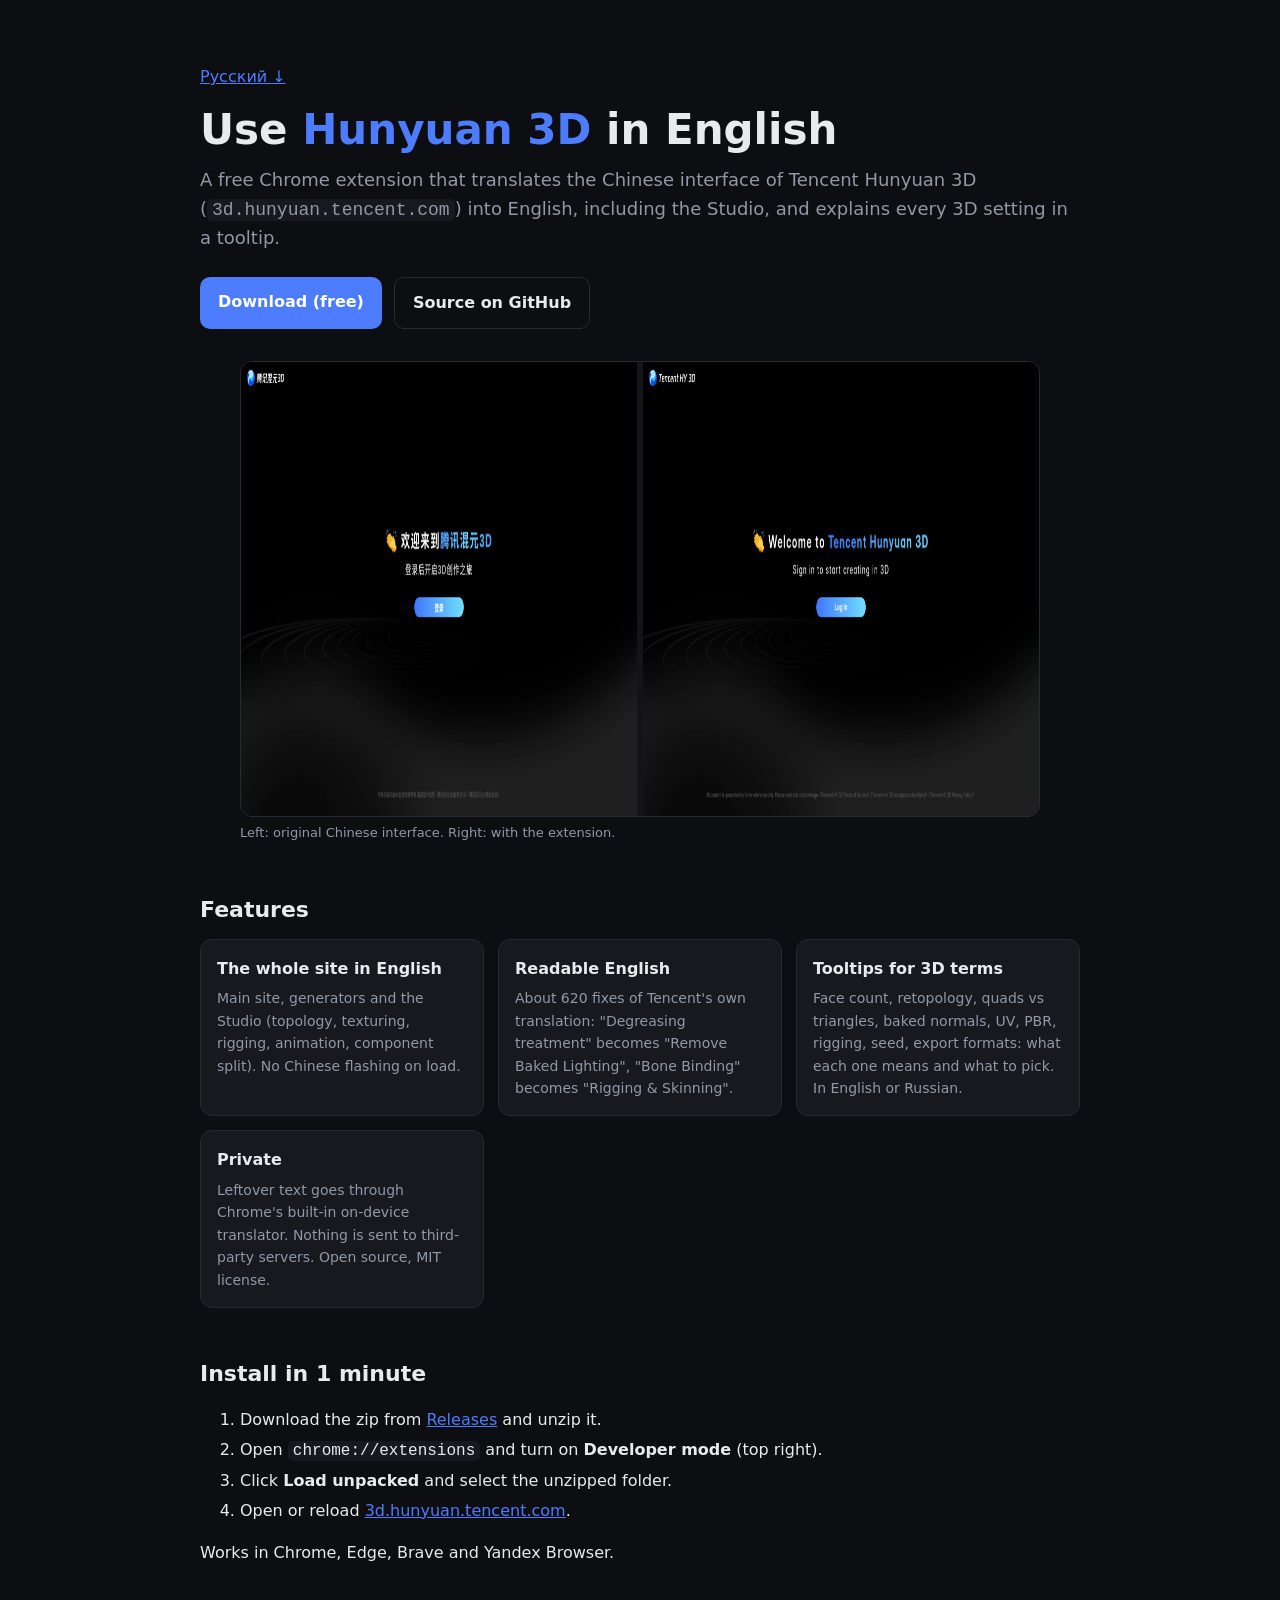
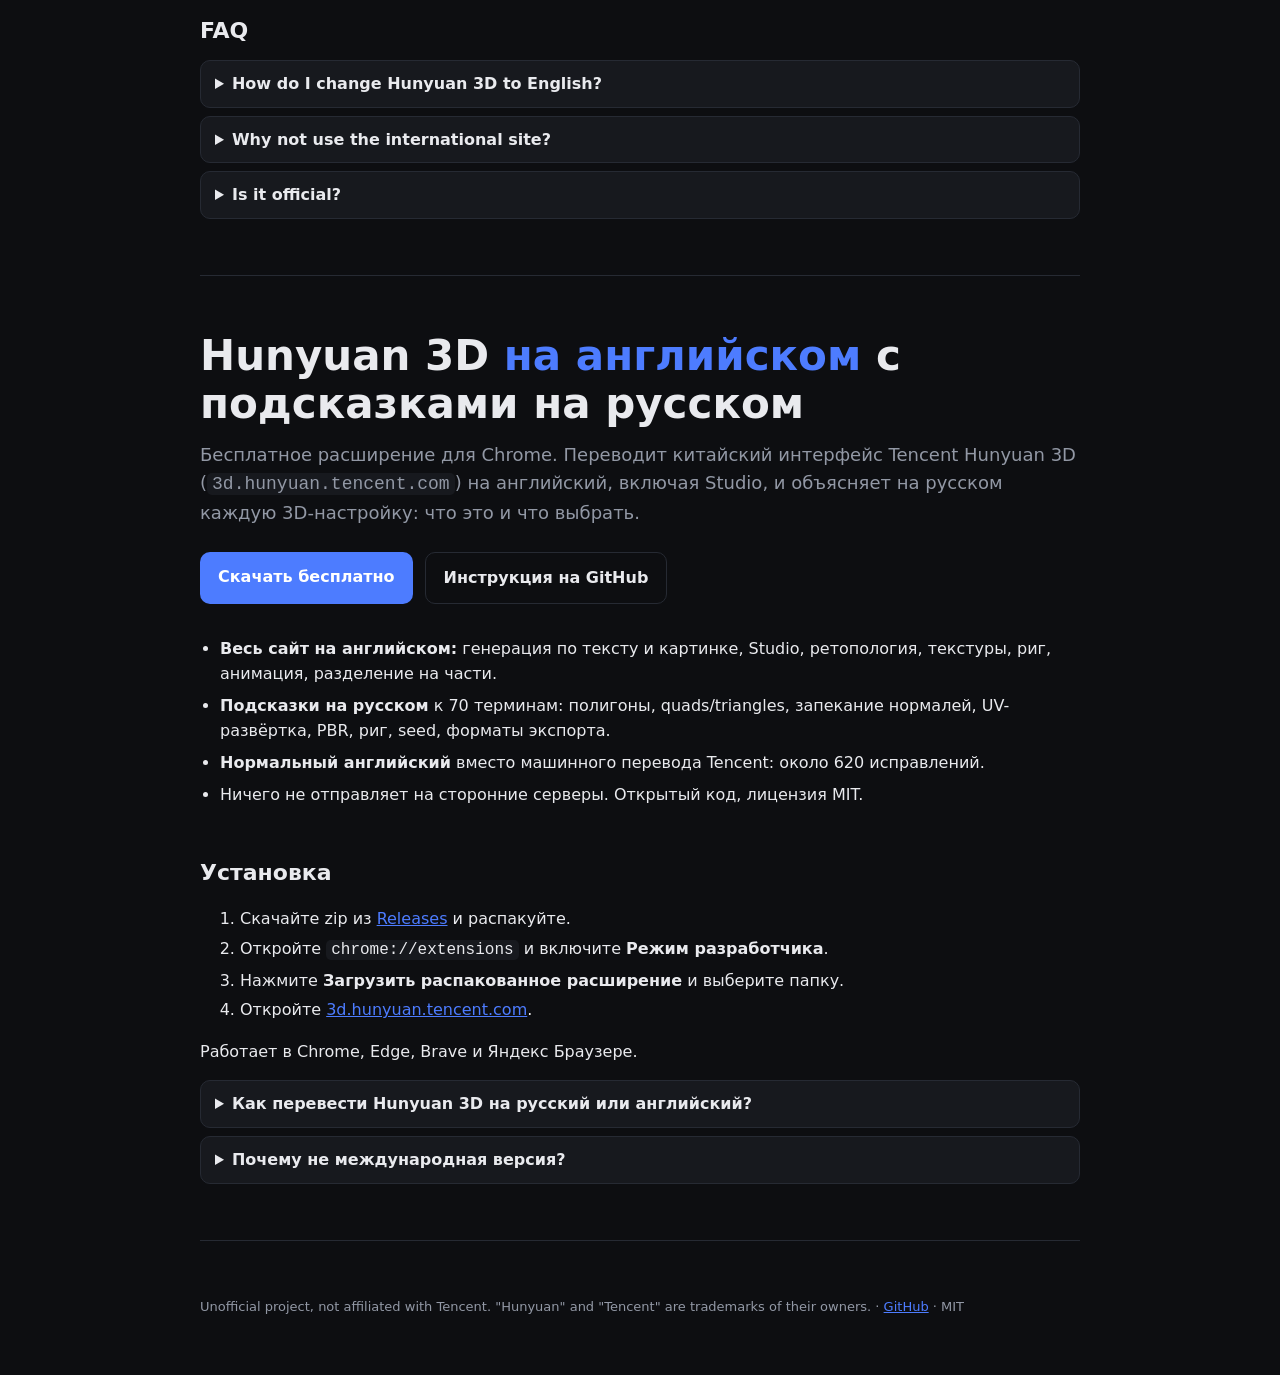
==== docs/index.html @ 35eeccd5 "Landing page (GitHub Pages), before/after screenshot, search-friendly README" ====
<!doctype html>
<html lang="en">
<head>
<meta charset="utf-8">
<meta name="viewport" content="width=device-width, initial-scale=1">
<title>Hunyuan 3D in English (and Russian hints) — free Chrome extension</title>
<meta name="description" content="Use Tencent Hunyuan 3D (3d.hunyuan.tencent.com) in English. Free Chrome extension: translates the whole Chinese interface, Studio included, and explains 3D settings. Hunyuan 3D на английском с подсказками на русском.">
<meta name="keywords" content="Hunyuan 3D English, Hunyuan 3D translate, Hunyuan 3D Chinese interface, 3d.hunyuan.tencent.com English, Hunyuan 3D Studio English, Tencent HY 3D, Hunyuan 3D на русском, Hunyuan 3D перевод, Hunyuan 3D на английском, Chrome extension">
<link rel="canonical" href="https://orybakov.github.io/hunyuan3d-english-ui/">
<meta property="og:type" content="website">
<meta property="og:title" content="Hunyuan 3D in English — free Chrome extension">
<meta property="og:description" content="Translates the Chinese Hunyuan 3D interface to English and explains 3D settings. Подсказки на русском.">
<meta property="og:url" content="https://orybakov.github.io/hunyuan3d-english-ui/">
<meta property="og:image" content="https://orybakov.github.io/hunyuan3d-english-ui/before-after.png">
<meta name="twitter:card" content="summary_large_image">
<script type="application/ld+json">
{
  "@context": "https://schema.org",
  "@type": "SoftwareApplication",
  "name": "Hunyuan 3D — English UI & Hints",
  "applicationCategory": "BrowserApplication",
  "operatingSystem": "Chrome, Edge, Brave, Yandex Browser",
  "offers": { "@type": "Offer", "price": "0", "priceCurrency": "USD" },
  "description": "Unofficial Chrome extension that switches the Tencent Hunyuan 3D website (3d.hunyuan.tencent.com) from Chinese to English, polishes the wording and adds English/Russian tooltips for 3D terms.",
  "inLanguage": ["en", "ru"],
  "license": "https://opensource.org/licenses/MIT",
  "downloadUrl": "https://github.com/orybakov/hunyuan3d-english-ui/releases/latest",
  "codeRepository": "https://github.com/orybakov/hunyuan3d-english-ui"
}
</script>
<style>
  :root { color-scheme: dark; --bg:#0d0e11; --card:#17191e; --line:#262a33; --text:#e9eaee; --muted:#9298a5; --accent:#4d7cff; }
  * { box-sizing: border-box; }
  body { margin:0; background:var(--bg); color:var(--text); font:16px/1.6 system-ui,-apple-system,"Segoe UI",Roboto,sans-serif; }
  main { max-width: 920px; margin: 0 auto; padding: 48px 20px 64px; }
  h1 { font-size: clamp(28px, 5vw, 42px); line-height:1.15; margin:0 0 12px; }
  h1 span { color: var(--accent); }
  h2 { font-size: 22px; margin: 48px 0 12px; }
  p.lead { font-size: 18px; color: var(--muted); margin: 0 0 24px; }
  .cta { display:flex; flex-wrap:wrap; gap:12px; margin: 0 0 32px; }
  .btn { display:inline-block; padding:12px 18px; border-radius:10px; background:var(--accent); color:#fff; text-decoration:none; font-weight:600; }
  .btn.ghost { background:transparent; border:1px solid var(--line); color:var(--text); }
  img { max-width:100%; border-radius:12px; border:1px solid var(--line); display:block; }
  figcaption { color:var(--muted); font-size:13px; margin-top:6px; }
  ul { padding-left: 20px; } li { margin: 6px 0; }
  ol li { margin: 4px 0; }
  .grid { display:grid; grid-template-columns: repeat(auto-fit,minmax(260px,1fr)); gap:14px; }
  .card { background:var(--card); border:1px solid var(--line); border-radius:12px; padding:16px; }
  .card h3 { margin:0 0 6px; font-size:16px; }
  .card p { margin:0; color:var(--muted); font-size:14px; }
  code { background:var(--card); padding:1px 5px; border-radius:5px; }
  details { background:var(--card); border:1px solid var(--line); border-radius:10px; padding:10px 14px; margin:8px 0; }
  summary { cursor:pointer; font-weight:600; }
  hr { border:0; border-top:1px solid var(--line); margin:56px 0; }
  footer { color:var(--muted); font-size:13px; }
  a { color: var(--accent); }
</style>
</head>
<body>
<main>
  <p><a href="#ru">Русский ↓</a></p>
  <h1>Use <span>Hunyuan 3D</span> in English</h1>
  <p class="lead">A free Chrome extension that translates the Chinese interface of Tencent Hunyuan 3D
  (<code>3d.hunyuan.tencent.com</code>) into English, including the Studio, and explains every 3D setting in a tooltip.</p>
  <div class="cta">
    <a class="btn" href="https://github.com/orybakov/hunyuan3d-english-ui/releases/latest">Download (free)</a>
    <a class="btn ghost" href="https://github.com/orybakov/hunyuan3d-english-ui">Source on GitHub</a>
  </div>
  <figure>
    <img src="before-after.png" alt="Hunyuan 3D login page: Chinese original on the left, English with the extension on the right" width="1612" height="456">
    <figcaption>Left: original Chinese interface. Right: with the extension.</figcaption>
  </figure>

  <h2>Features</h2>
  <div class="grid">
    <div class="card"><h3>The whole site in English</h3><p>Main site, generators and the Studio (topology, texturing, rigging, animation, component split). No Chinese flashing on load.</p></div>
    <div class="card"><h3>Readable English</h3><p>About 620 fixes of Tencent's own translation: "Degreasing treatment" becomes "Remove Baked Lighting", "Bone Binding" becomes "Rigging &amp; Skinning".</p></div>
    <div class="card"><h3>Tooltips for 3D terms</h3><p>Face count, retopology, quads vs triangles, baked normals, UV, PBR, rigging, seed, export formats: what each one means and what to pick. In English or Russian.</p></div>
    <div class="card"><h3>Private</h3><p>Leftover text goes through Chrome's built-in on-device translator. Nothing is sent to third-party servers. Open source, MIT license.</p></div>
  </div>

  <h2>Install in 1 minute</h2>
  <ol>
    <li>Download the zip from <a href="https://github.com/orybakov/hunyuan3d-english-ui/releases/latest">Releases</a> and unzip it.</li>
    <li>Open <code>chrome://extensions</code> and turn on <b>Developer mode</b> (top right).</li>
    <li>Click <b>Load unpacked</b> and select the unzipped folder.</li>
    <li>Open or reload <a href="https://3d.hunyuan.tencent.com">3d.hunyuan.tencent.com</a>.</li>
  </ol>
  <p>Works in Chrome, Edge, Brave and Yandex Browser.</p>

  <h2>FAQ</h2>
  <details><summary>How do I change Hunyuan 3D to English?</summary>
    <p>The Chinese site has no language switch, and adding <code>?lang=en</code> to the URL does nothing. The site already contains Tencent's English translation but never turns it on. This extension turns it on before the page starts.</p></details>
  <details><summary>Why not use the international site?</summary>
    <p>The global version is blocked in some regions and on VPN/hosting IPs. The Chinese site at 3d.hunyuan.tencent.com works from more places, and the extension makes it usable without knowing Chinese.</p></details>
  <details><summary>Is it official?</summary>
    <p>No. It is an independent open-source project, not affiliated with Tencent.</p></details>

  <hr>

  <section id="ru" lang="ru">
    <h1>Hunyuan 3D <span>на английском</span> с подсказками на русском</h1>
    <p class="lead">Бесплатное расширение для Chrome. Переводит китайский интерфейс Tencent Hunyuan 3D (<code>3d.hunyuan.tencent.com</code>) на английский, включая Studio, и объясняет на русском каждую 3D-настройку: что это и что выбрать.</p>
    <div class="cta">
      <a class="btn" href="https://github.com/orybakov/hunyuan3d-english-ui/releases/latest">Скачать бесплатно</a>
      <a class="btn ghost" href="https://github.com/orybakov/hunyuan3d-english-ui#русский">Инструкция на GitHub</a>
    </div>
    <ul>
      <li><b>Весь сайт на английском:</b> генерация по тексту и картинке, Studio, ретопология, текстуры, риг, анимация, разделение на части.</li>
      <li><b>Подсказки на русском</b> к 70 терминам: полигоны, quads/triangles, запекание нормалей, UV-развёртка, PBR, риг, seed, форматы экспорта.</li>
      <li><b>Нормальный английский</b> вместо машинного перевода Tencent: около 620 исправлений.</li>
      <li>Ничего не отправляет на сторонние серверы. Открытый код, лицензия MIT.</li>
    </ul>
    <h2>Установка</h2>
    <ol>
      <li>Скачайте zip из <a href="https://github.com/orybakov/hunyuan3d-english-ui/releases/latest">Releases</a> и распакуйте.</li>
      <li>Откройте <code>chrome://extensions</code> и включите <b>Режим разработчика</b>.</li>
      <li>Нажмите <b>Загрузить распакованное расширение</b> и выберите папку.</li>
      <li>Откройте <a href="https://3d.hunyuan.tencent.com">3d.hunyuan.tencent.com</a>.</li>
    </ol>
    <p>Работает в Chrome, Edge, Brave и Яндекс Браузере.</p>
    <details><summary>Как перевести Hunyuan 3D на русский или английский?</summary>
      <p>Переключателя языка на китайском сайте нет. Параметр <code>?lang=en</code> тоже не помогает. Расширение включает встроенный английский перевод Tencent и добавляет к терминам подсказки на русском.</p></details>
    <details><summary>Почему не международная версия?</summary>
      <p>Глобальная версия Hunyuan 3D не открывается из России и с адресов VPN. Китайская работает, а с расширением ей можно пользоваться без знания китайского.</p></details>
  </section>

  <hr>
  <footer>Unofficial project, not affiliated with Tencent. "Hunyuan" and "Tencent" are trademarks of their owners.
  · <a href="https://github.com/orybakov/hunyuan3d-english-ui">GitHub</a> · MIT</footer>
</main>
</body>
</html>
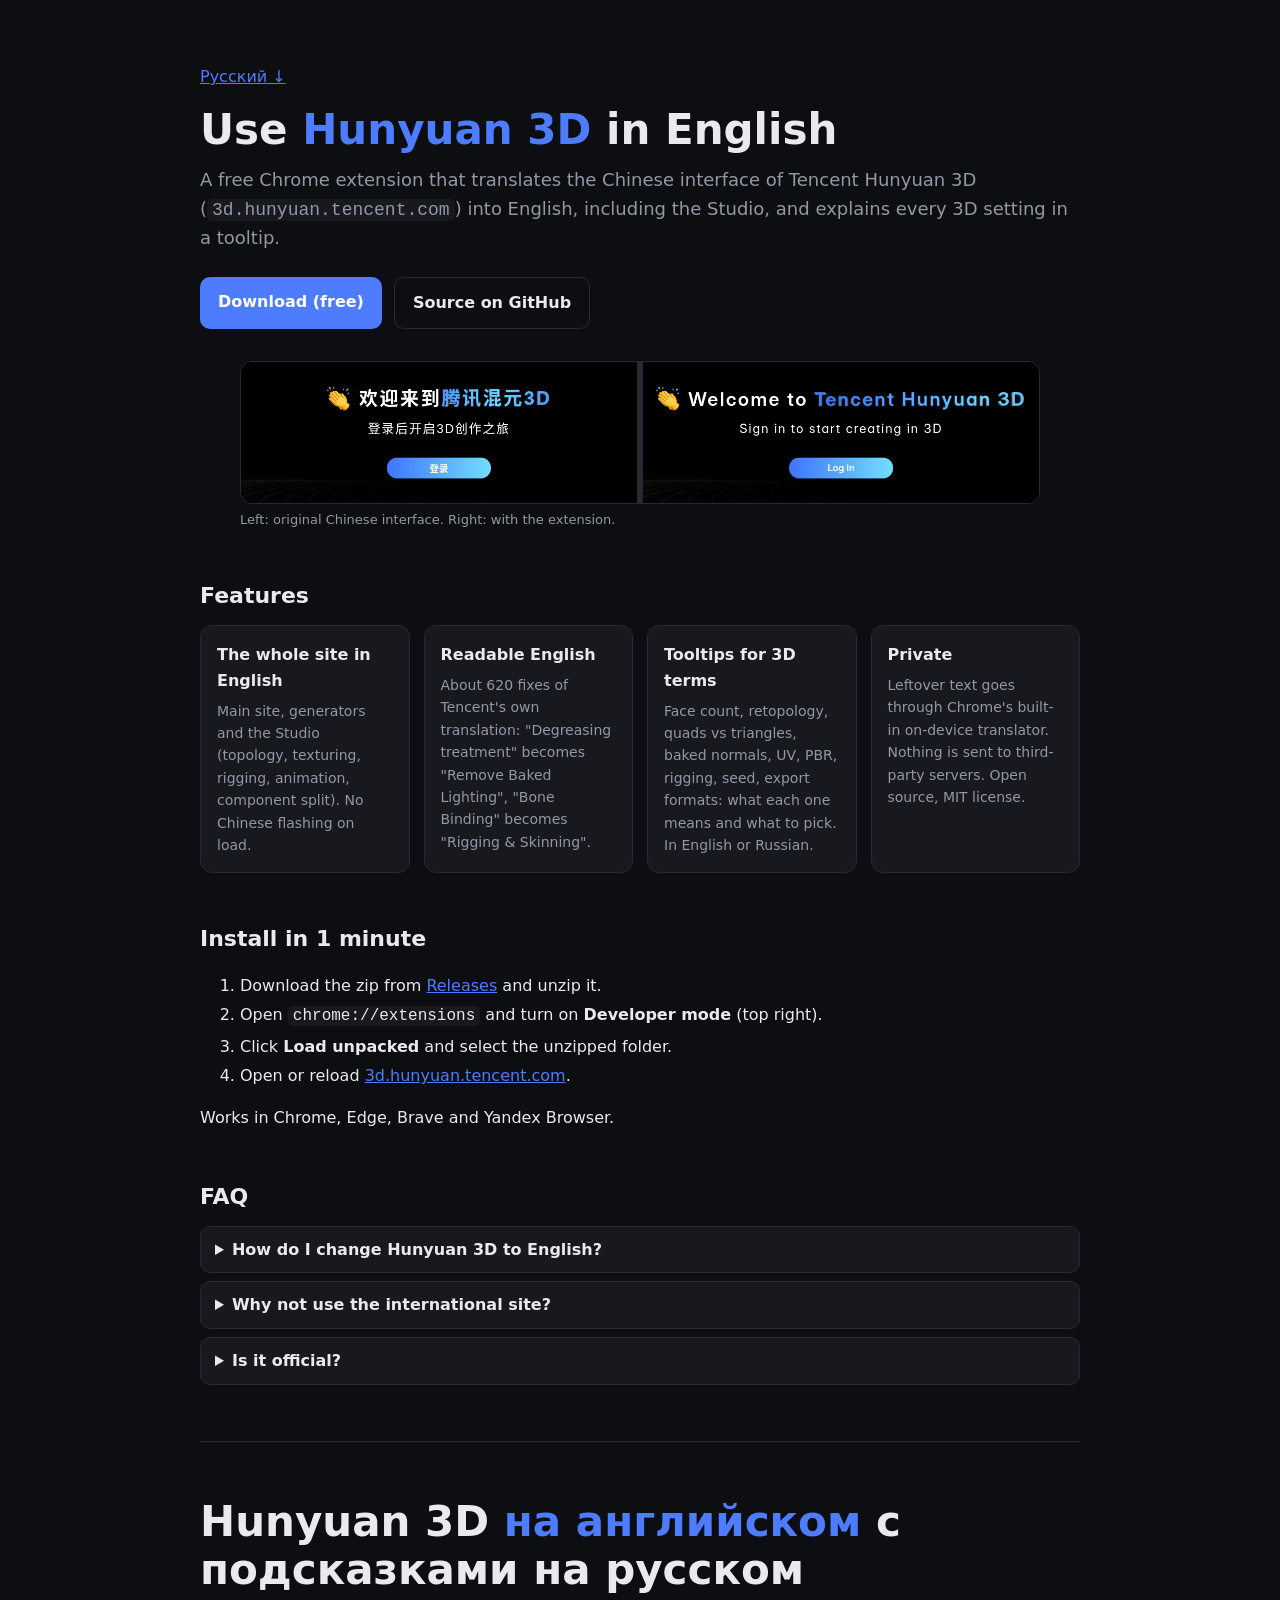
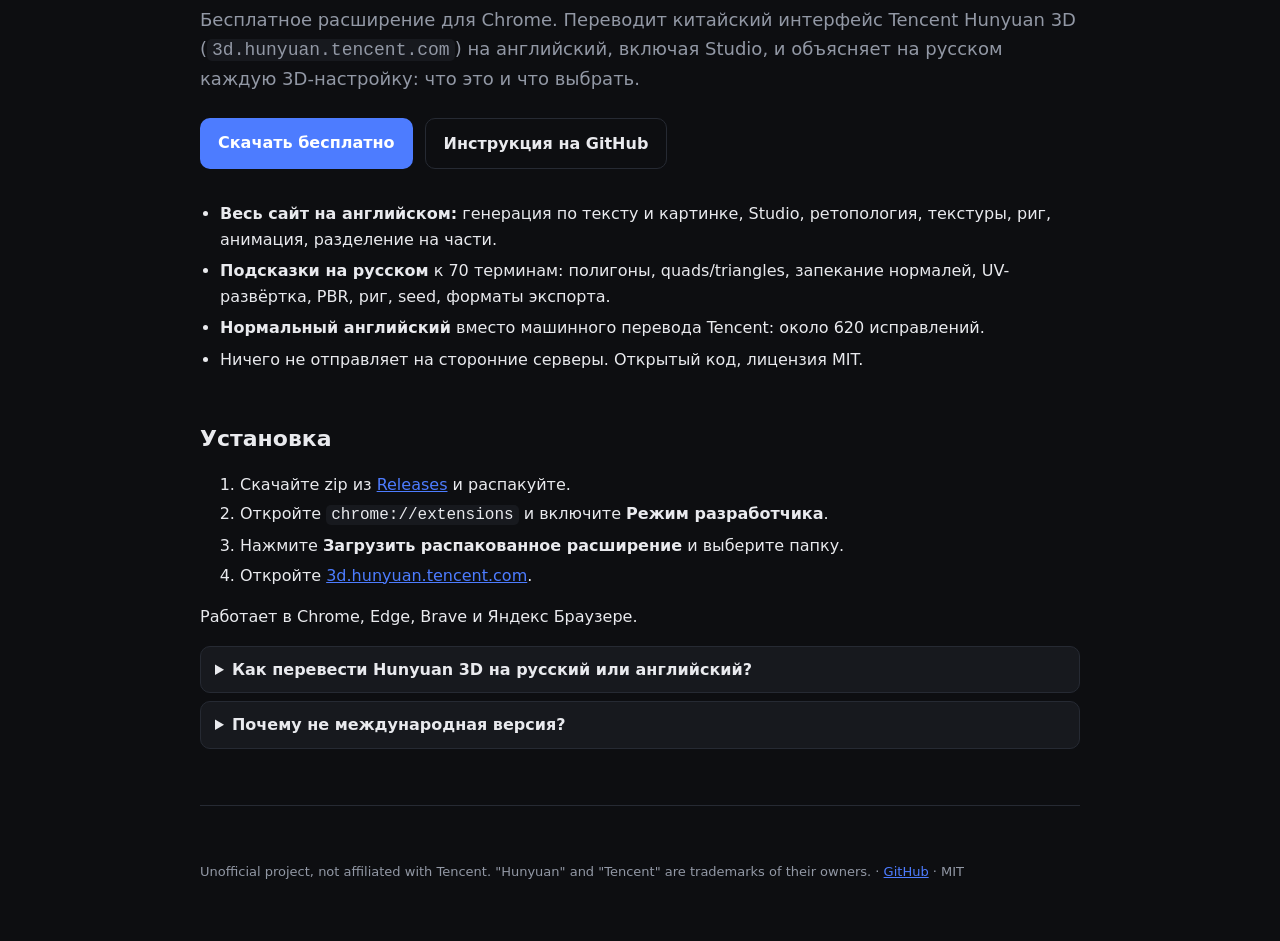
==== commit 44d90bd7: "Landing: tighter before/after image, 4-column features" ====
--- a/docs/index.html
+++ b/docs/index.html
@@ -40,11 +40,11 @@
   .cta { display:flex; flex-wrap:wrap; gap:12px; margin: 0 0 32px; }
   .btn { display:inline-block; padding:12px 18px; border-radius:10px; background:var(--accent); color:#fff; text-decoration:none; font-weight:600; }
   .btn.ghost { background:transparent; border:1px solid var(--line); color:var(--text); }
-  img { max-width:100%; border-radius:12px; border:1px solid var(--line); display:block; }
+  img { max-width:100%; height:auto; border-radius:12px; border:1px solid var(--line); display:block; }
   figcaption { color:var(--muted); font-size:13px; margin-top:6px; }
   ul { padding-left: 20px; } li { margin: 6px 0; }
   ol li { margin: 4px 0; }
-  .grid { display:grid; grid-template-columns: repeat(auto-fit,minmax(260px,1fr)); gap:14px; }
+  .grid { display:grid; grid-template-columns: repeat(auto-fit,minmax(200px,1fr)); gap:14px; }
   .card { background:var(--card); border:1px solid var(--line); border-radius:12px; padding:16px; }
   .card h3 { margin:0 0 6px; font-size:16px; }
   .card p { margin:0; color:var(--muted); font-size:14px; }
@@ -67,7 +67,7 @@
     <a class="btn ghost" href="https://github.com/orybakov/hunyuan3d-english-ui">Source on GitHub</a>
   </div>
   <figure>
-    <img src="before-after.png" alt="Hunyuan 3D login page: Chinese original on the left, English with the extension on the right" width="1612" height="456">
+    <img src="before-after.png" alt="Hunyuan 3D login page: Chinese original on the left, English with the extension on the right" width="1532" height="270">
     <figcaption>Left: original Chinese interface. Right: with the extension.</figcaption>
   </figure>
 
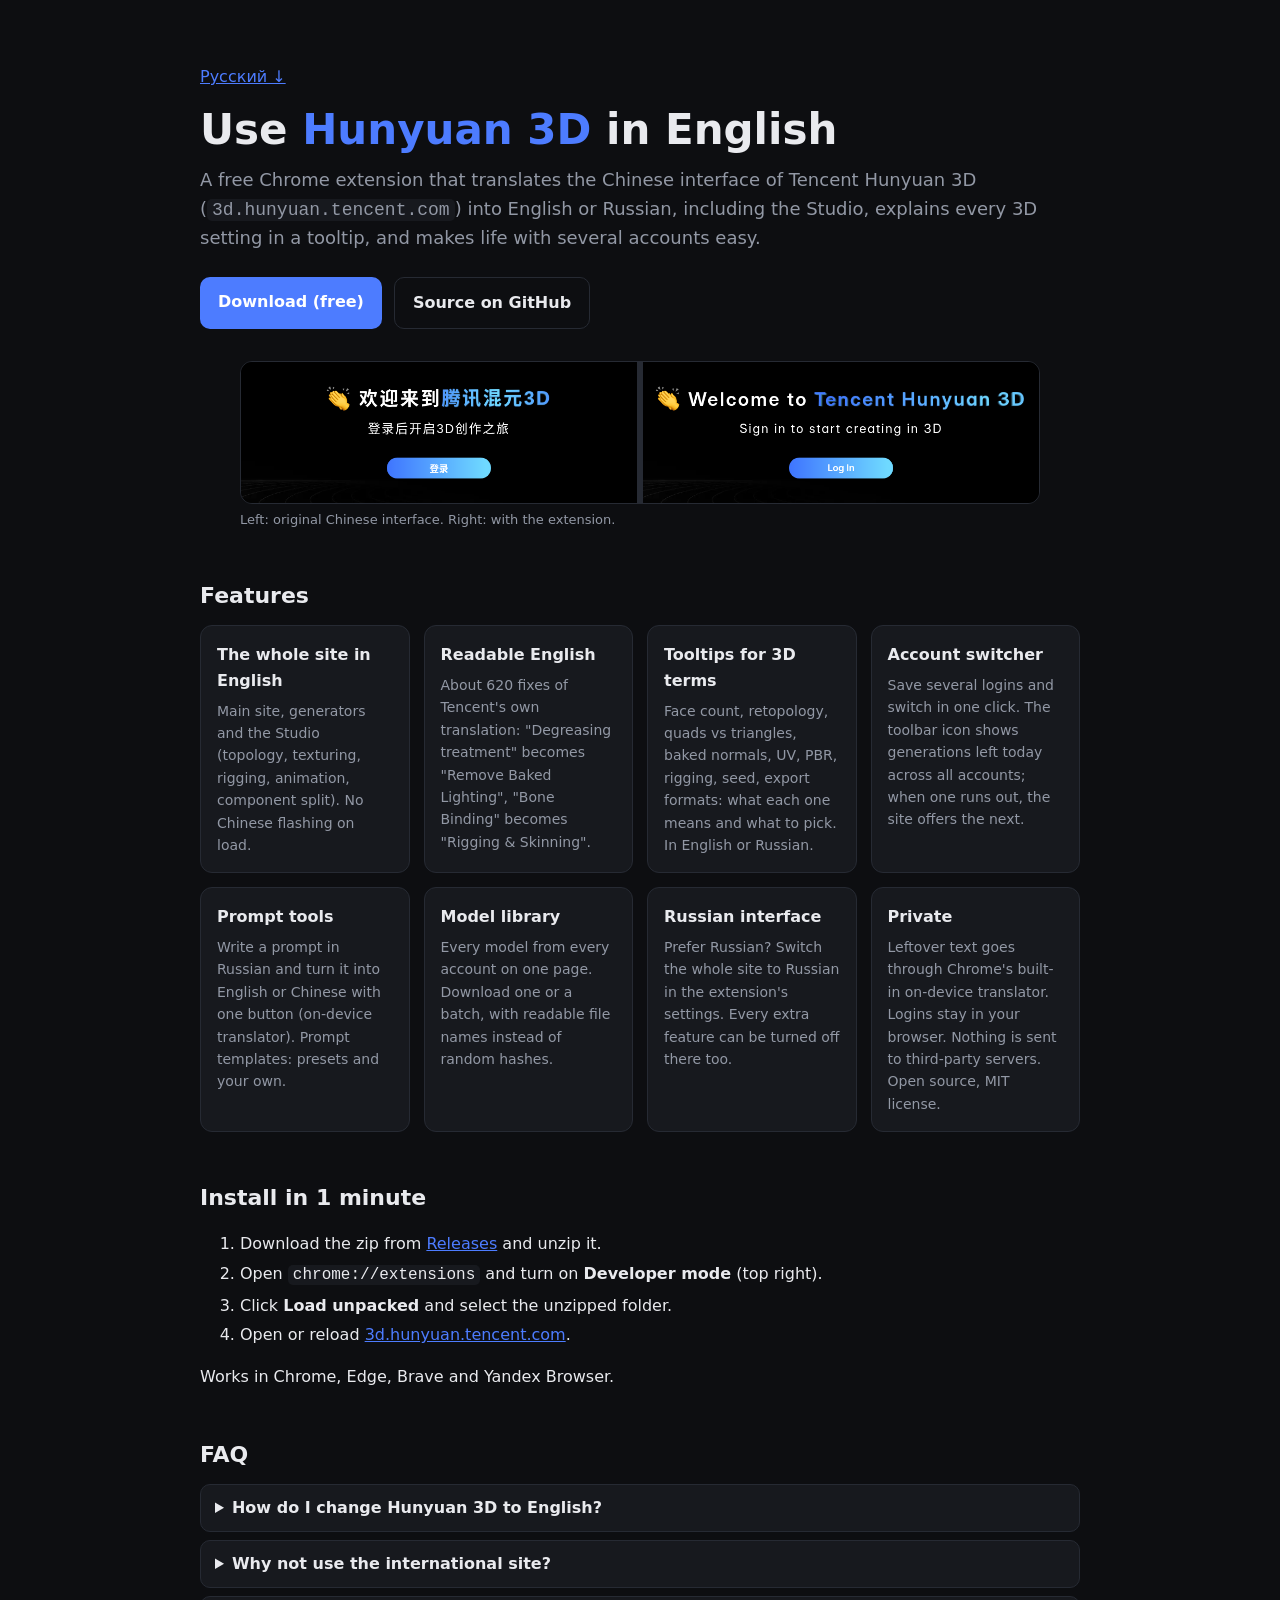
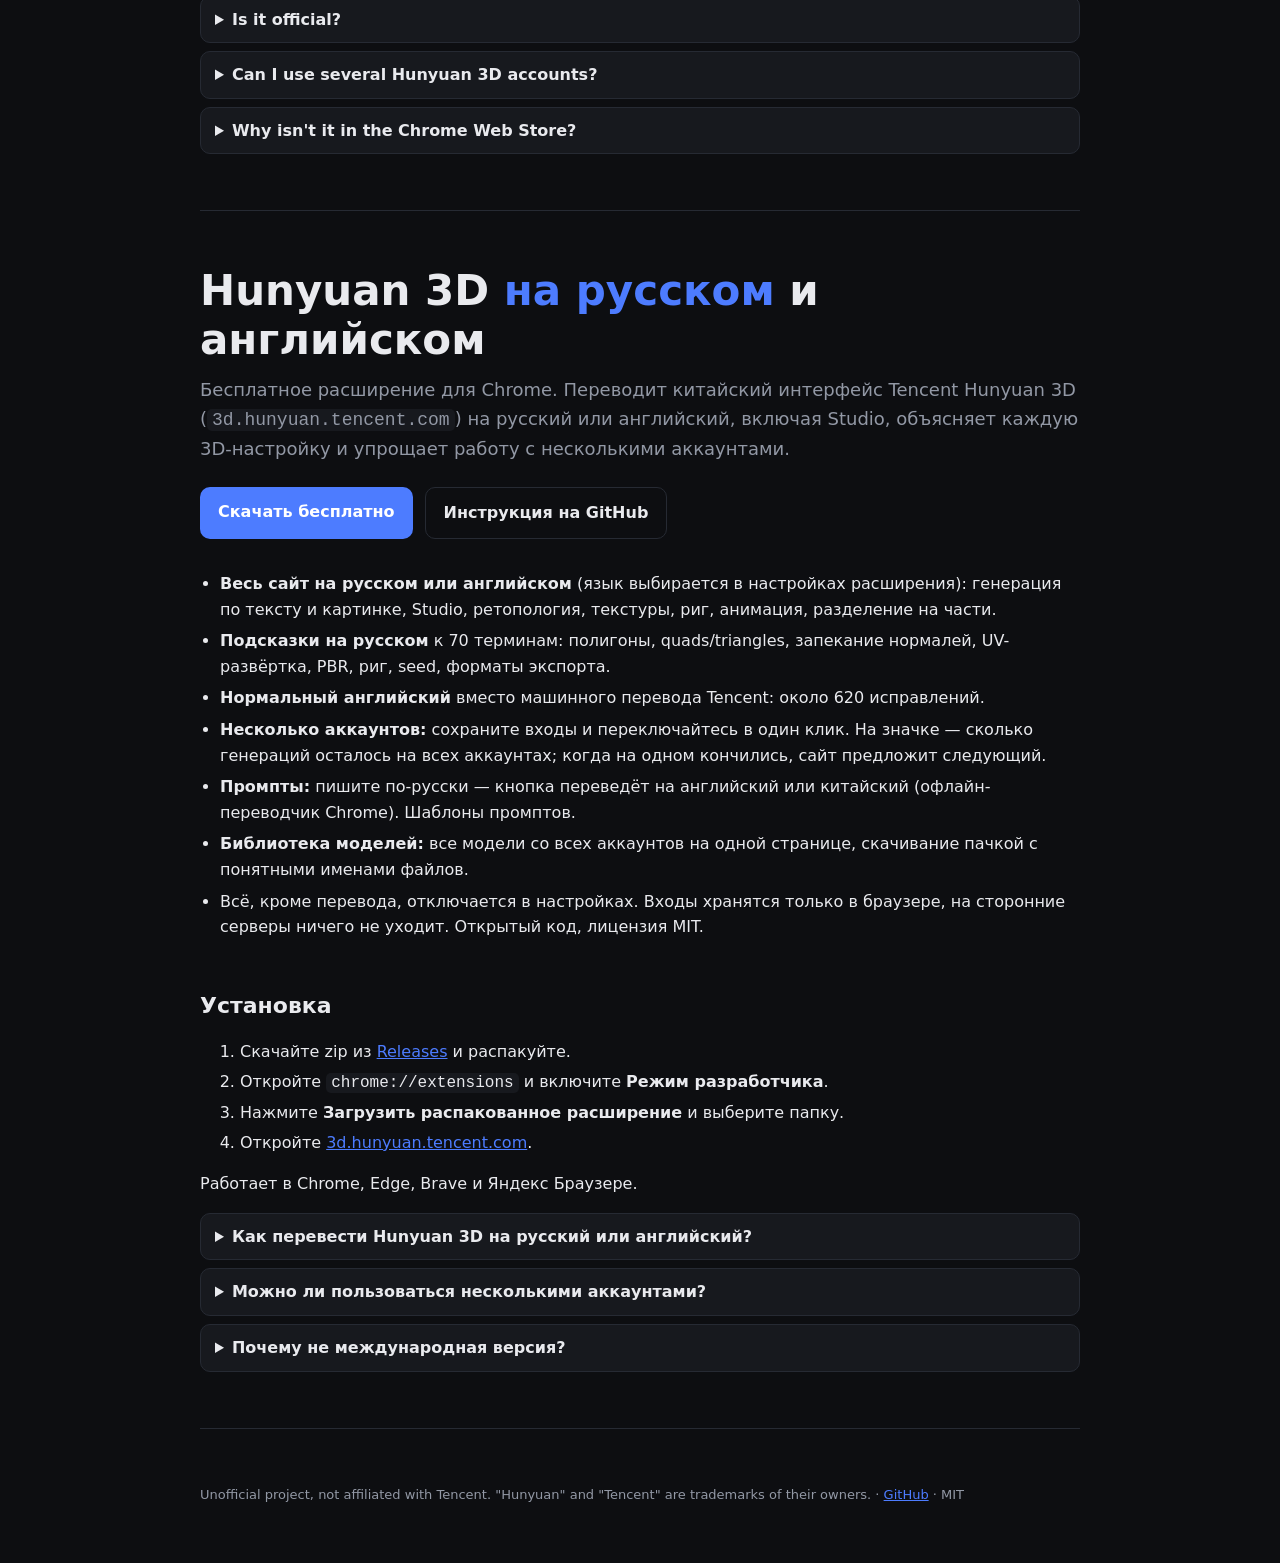
==== commit 529c2141: "Site: v0.5 features (Russian UI, accounts, prompt tools, library)" ====
--- a/docs/index.html
+++ b/docs/index.html
@@ -3,13 +3,14 @@
 <head>
 <meta charset="utf-8">
 <meta name="viewport" content="width=device-width, initial-scale=1">
-<title>Hunyuan 3D in English (and Russian hints) — free Chrome extension</title>
-<meta name="description" content="Use Tencent Hunyuan 3D (3d.hunyuan.tencent.com) in English. Free Chrome extension: translates the whole Chinese interface, Studio included, and explains 3D settings. Hunyuan 3D на английском с подсказками на русском.">
-<meta name="keywords" content="Hunyuan 3D English, Hunyuan 3D translate, Hunyuan 3D Chinese interface, 3d.hunyuan.tencent.com English, Hunyuan 3D Studio English, Tencent HY 3D, Hunyuan 3D на русском, Hunyuan 3D перевод, Hunyuan 3D на английском, Chrome extension">
+<meta name="google-site-verification" content="ijPxIOyTT_gf1ww2jiaKPVF7a8rHkAhlta0YE-Xgt1Y">
+<title>Hunyuan 3D in English or Russian — free Chrome extension (UI translation, accounts, model library)</title>
+<meta name="description" content="Use Tencent Hunyuan 3D (3d.hunyuan.tencent.com) in English or Russian. Free Chrome extension: translates the whole Chinese interface, Studio included, explains 3D settings, switches accounts, translates prompts and collects all your models. Hunyuan 3D на русском и английском.">
+<meta name="keywords" content="Hunyuan 3D English, Hunyuan 3D translate, Hunyuan 3D Chinese interface, 3d.hunyuan.tencent.com English, Hunyuan 3D Studio English, Tencent HY 3D, Hunyuan 3D на русском, Hunyuan 3D русский интерфейс, Hunyuan 3D несколько аккаунтов, Hunyuan 3D account switcher, Hunyuan 3D перевод, Hunyuan 3D на английском, Chrome extension">
 <link rel="canonical" href="https://orybakov.github.io/hunyuan3d-english-ui/">
 <meta property="og:type" content="website">
-<meta property="og:title" content="Hunyuan 3D in English — free Chrome extension">
-<meta property="og:description" content="Translates the Chinese Hunyuan 3D interface to English and explains 3D settings. Подсказки на русском.">
+<meta property="og:title" content="Hunyuan 3D in English or Russian — free Chrome extension">
+<meta property="og:description" content="Translates the Chinese Hunyuan 3D interface to English or Russian, explains 3D settings, switches accounts. Интерфейс на русском.">
 <meta property="og:url" content="https://orybakov.github.io/hunyuan3d-english-ui/">
 <meta property="og:image" content="https://orybakov.github.io/hunyuan3d-english-ui/before-after.png">
 <meta name="twitter:card" content="summary_large_image">
@@ -17,11 +18,12 @@
 {
   "@context": "https://schema.org",
   "@type": "SoftwareApplication",
-  "name": "Hunyuan 3D — English UI & Hints",
+  "name": "Hunyuan 3D — English UI, Hints & Accounts",
+  "softwareVersion": "0.5.0",
   "applicationCategory": "BrowserApplication",
   "operatingSystem": "Chrome, Edge, Brave, Yandex Browser",
   "offers": { "@type": "Offer", "price": "0", "priceCurrency": "USD" },
-  "description": "Unofficial Chrome extension that switches the Tencent Hunyuan 3D website (3d.hunyuan.tencent.com) from Chinese to English, polishes the wording and adds English/Russian tooltips for 3D terms.",
+  "description": "Unofficial Chrome extension that switches the Tencent Hunyuan 3D website (3d.hunyuan.tencent.com) from Chinese to English or Russian, polishes the wording, adds English/Russian tooltips for 3D terms, an account switcher, prompt translation and a model library.",
   "inLanguage": ["en", "ru"],
   "license": "https://opensource.org/licenses/MIT",
   "downloadUrl": "https://github.com/orybakov/hunyuan3d-english-ui/releases/latest",
@@ -61,7 +63,8 @@
   <p><a href="#ru">Русский ↓</a></p>
   <h1>Use <span>Hunyuan 3D</span> in English</h1>
   <p class="lead">A free Chrome extension that translates the Chinese interface of Tencent Hunyuan 3D
-  (<code>3d.hunyuan.tencent.com</code>) into English, including the Studio, and explains every 3D setting in a tooltip.</p>
+  (<code>3d.hunyuan.tencent.com</code>) into English or Russian, including the Studio, explains every 3D setting in a tooltip,
+  and makes life with several accounts easy.</p>
   <div class="cta">
     <a class="btn" href="https://github.com/orybakov/hunyuan3d-english-ui/releases/latest">Download (free)</a>
     <a class="btn ghost" href="https://github.com/orybakov/hunyuan3d-english-ui">Source on GitHub</a>
@@ -76,7 +79,11 @@
     <div class="card"><h3>The whole site in English</h3><p>Main site, generators and the Studio (topology, texturing, rigging, animation, component split). No Chinese flashing on load.</p></div>
     <div class="card"><h3>Readable English</h3><p>About 620 fixes of Tencent's own translation: "Degreasing treatment" becomes "Remove Baked Lighting", "Bone Binding" becomes "Rigging &amp; Skinning".</p></div>
     <div class="card"><h3>Tooltips for 3D terms</h3><p>Face count, retopology, quads vs triangles, baked normals, UV, PBR, rigging, seed, export formats: what each one means and what to pick. In English or Russian.</p></div>
-    <div class="card"><h3>Private</h3><p>Leftover text goes through Chrome's built-in on-device translator. Nothing is sent to third-party servers. Open source, MIT license.</p></div>
+    <div class="card"><h3>Account switcher</h3><p>Save several logins and switch in one click. The toolbar icon shows generations left today across all accounts; when one runs out, the site offers the next.</p></div>
+    <div class="card"><h3>Prompt tools</h3><p>Write a prompt in Russian and turn it into English or Chinese with one button (on-device translator). Prompt templates: presets and your own.</p></div>
+    <div class="card"><h3>Model library</h3><p>Every model from every account on one page. Download one or a batch, with readable file names instead of random hashes.</p></div>
+    <div class="card"><h3>Russian interface</h3><p>Prefer Russian? Switch the whole site to Russian in the extension's settings. Every extra feature can be turned off there too.</p></div>
+    <div class="card"><h3>Private</h3><p>Leftover text goes through Chrome's built-in on-device translator. Logins stay in your browser. Nothing is sent to third-party servers. Open source, MIT license.</p></div>
   </div>
 
   <h2>Install in 1 minute</h2>
@@ -95,21 +102,28 @@
     <p>The global version is blocked in some regions and on VPN/hosting IPs. The Chinese site at 3d.hunyuan.tencent.com works from more places, and the extension makes it usable without knowing Chinese.</p></details>
   <details><summary>Is it official?</summary>
     <p>No. It is an independent open-source project, not affiliated with Tencent.</p></details>
+  <details><summary>Can I use several Hunyuan 3D accounts?</summary>
+    <p>Yes. Save each login once in the extension's popup and switch with a click. The extension checks how many generations each account has left (without logging you out) and shows the total on its icon.</p></details>
+  <details><summary>Why isn't it in the Chrome Web Store?</summary>
+    <p>It's a small free project; installing the zip takes a minute. Updates: download the new zip, replace the folder and press ↻ on the extension.</p></details>
 
   <hr>
 
   <section id="ru" lang="ru">
-    <h1>Hunyuan 3D <span>на английском</span> с подсказками на русском</h1>
-    <p class="lead">Бесплатное расширение для Chrome. Переводит китайский интерфейс Tencent Hunyuan 3D (<code>3d.hunyuan.tencent.com</code>) на английский, включая Studio, и объясняет на русском каждую 3D-настройку: что это и что выбрать.</p>
+    <h1>Hunyuan 3D <span>на русском</span> и английском</h1>
+    <p class="lead">Бесплатное расширение для Chrome. Переводит китайский интерфейс Tencent Hunyuan 3D (<code>3d.hunyuan.tencent.com</code>) на русский или английский, включая Studio, объясняет каждую 3D-настройку и упрощает работу с несколькими аккаунтами.</p>
     <div class="cta">
       <a class="btn" href="https://github.com/orybakov/hunyuan3d-english-ui/releases/latest">Скачать бесплатно</a>
       <a class="btn ghost" href="https://github.com/orybakov/hunyuan3d-english-ui#русский">Инструкция на GitHub</a>
     </div>
     <ul>
-      <li><b>Весь сайт на английском:</b> генерация по тексту и картинке, Studio, ретопология, текстуры, риг, анимация, разделение на части.</li>
+      <li><b>Весь сайт на русском или английском</b> (язык выбирается в настройках расширения): генерация по тексту и картинке, Studio, ретопология, текстуры, риг, анимация, разделение на части.</li>
       <li><b>Подсказки на русском</b> к 70 терминам: полигоны, quads/triangles, запекание нормалей, UV-развёртка, PBR, риг, seed, форматы экспорта.</li>
       <li><b>Нормальный английский</b> вместо машинного перевода Tencent: около 620 исправлений.</li>
-      <li>Ничего не отправляет на сторонние серверы. Открытый код, лицензия MIT.</li>
+      <li><b>Несколько аккаунтов:</b> сохраните входы и переключайтесь в один клик. На значке — сколько генераций осталось на всех аккаунтах; когда на одном кончились, сайт предложит следующий.</li>
+      <li><b>Промпты:</b> пишите по-русски — кнопка переведёт на английский или китайский (офлайн-переводчик Chrome). Шаблоны промптов.</li>
+      <li><b>Библиотека моделей:</b> все модели со всех аккаунтов на одной странице, скачивание пачкой с понятными именами файлов.</li>
+      <li>Всё, кроме перевода, отключается в настройках. Входы хранятся только в браузере, на сторонние серверы ничего не уходит. Открытый код, лицензия MIT.</li>
     </ul>
     <h2>Установка</h2>
     <ol>
@@ -120,7 +134,9 @@
     </ol>
     <p>Работает в Chrome, Edge, Brave и Яндекс Браузере.</p>
     <details><summary>Как перевести Hunyuan 3D на русский или английский?</summary>
-      <p>Переключателя языка на китайском сайте нет. Параметр <code>?lang=en</code> тоже не помогает. Расширение включает встроенный английский перевод Tencent и добавляет к терминам подсказки на русском.</p></details>
+      <p>Переключателя языка на китайском сайте нет. Параметр <code>?lang=en</code> тоже не помогает. Расширение включает встроенный английский перевод Tencent, а по желанию — русский интерфейс (кнопка расширения → ⚙ → Язык сайта).</p></details>
+    <details><summary>Можно ли пользоваться несколькими аккаунтами?</summary>
+      <p>Да. Сохраните каждый вход в окне расширения и переключайтесь кликом. Остаток генераций проверяется у всех аккаунтов в фоне, без выхода из текущего. Лимиты обновляются в 19:00 МСК.</p></details>
     <details><summary>Почему не международная версия?</summary>
       <p>Глобальная версия Hunyuan 3D не открывается из России и с адресов VPN. Китайская работает, а с расширением ей можно пользоваться без знания китайского.</p></details>
   </section>
